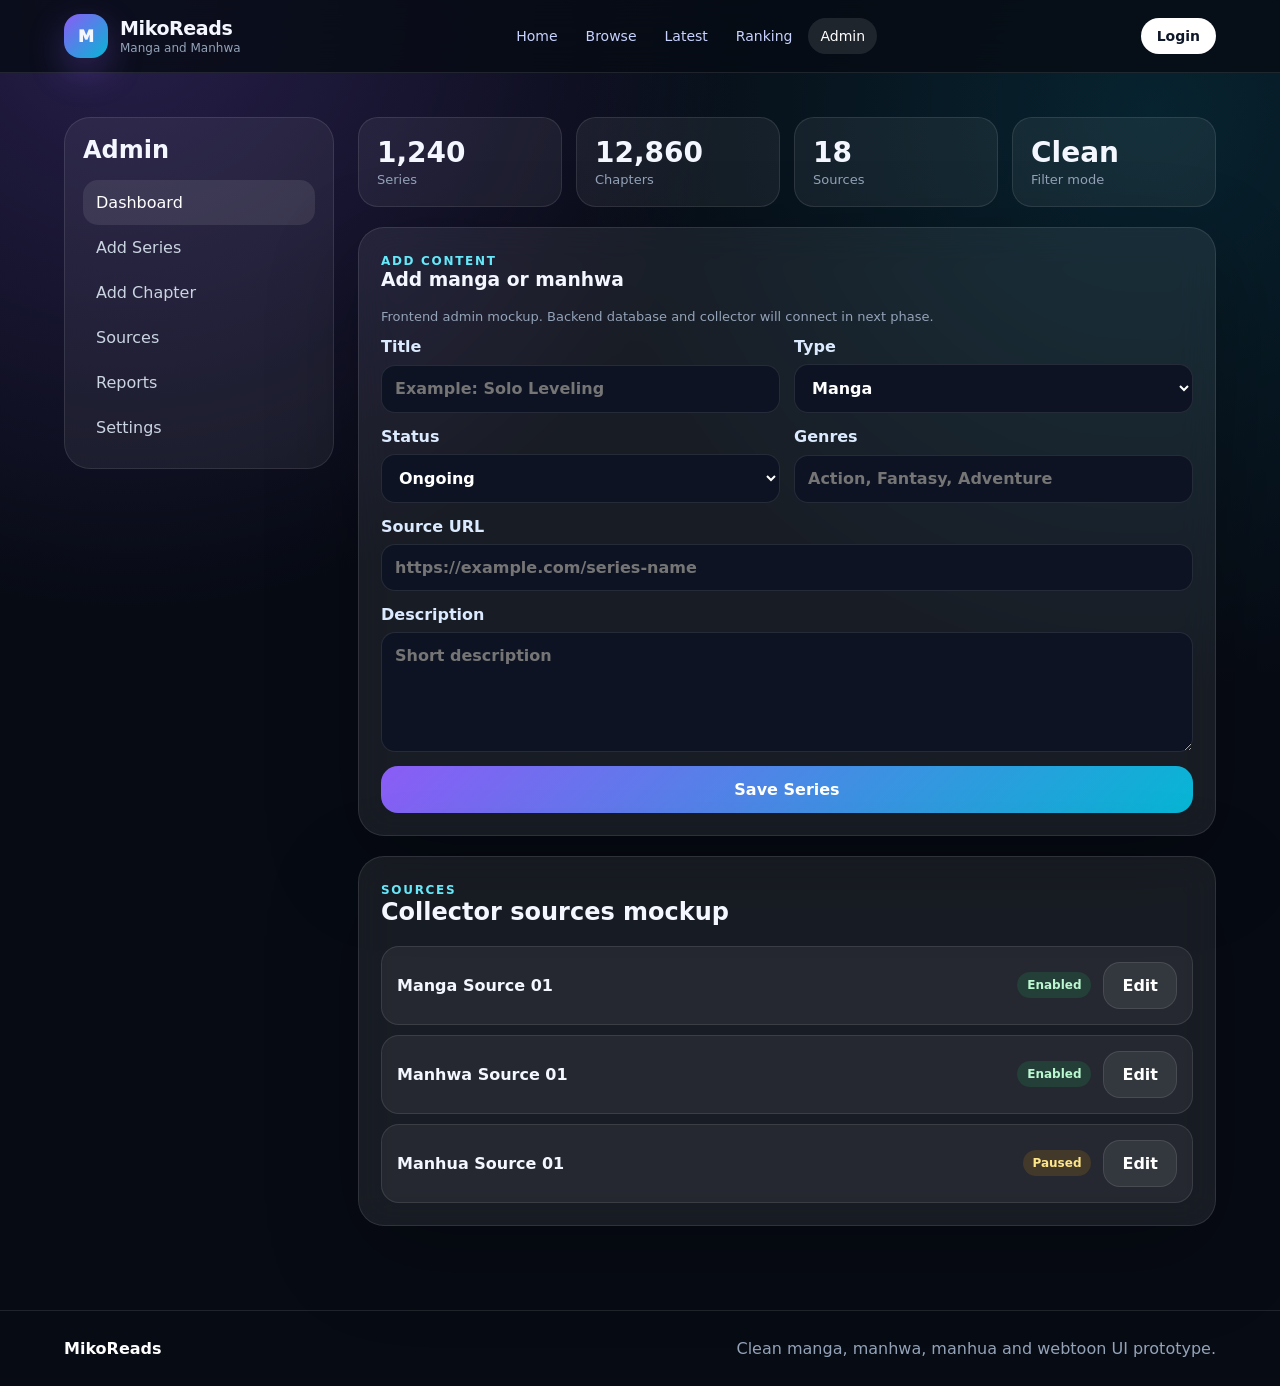
==== public/admin.html @ fd3e3bdc "Change default port to 5656 and show VPS URL" ====
<!doctype html>
<html lang="en"><head><meta charset="utf-8"><meta name="viewport" content="width=device-width, initial-scale=1">
<title>Admin - MikoReads</title><link rel="stylesheet" href="assets/style.css"></head><body>
<header class="topbar">
  <a class="brand" href="index.html">
    <span class="brand-mark">M</span>
    <span><strong>MikoReads</strong><small>Manga and Manhwa</small></span>
  </a>
  <nav class="nav"><a href="index.html" class="">Home</a>
<a href="browse.html" class="">Browse</a>
<a href="latest.html" class="">Latest</a>
<a href="ranking.html" class="">Ranking</a>
<a href="admin.html" class="active">Admin</a></nav>
  <div class="actions">
    <a class="login-link" href="login.html">Login</a>
    <button class="menu-btn" id="menuBtn">Menu</button>
  </div>
</header>
<main class="wrap">
  <section class="admin-layout">
    <aside class="admin-sidebar">
      <h2>Admin</h2>
      <a class="active">Dashboard</a>
      <a>Add Series</a>
      <a>Add Chapter</a>
      <a>Sources</a>
      <a>Reports</a>
      <a>Settings</a>
    </aside>
    <section>
      <div class="admin-grid">
        <div class="admin-stat"><b>1,240</b><span>Series</span></div>
        <div class="admin-stat"><b>12,860</b><span>Chapters</span></div>
        <div class="admin-stat"><b>18</b><span>Sources</span></div>
        <div class="admin-stat"><b>Clean</b><span>Filter mode</span></div>
      </div>

      <div class="admin-card">
        <span class="eyebrow">Add content</span>
        <h1>Add manga or manhwa</h1>
        <p class="sub">Frontend admin mockup. Backend database and collector will connect in next phase.</p>
        <form class="form-grid">
          <label>Title<input placeholder="Example: Solo Leveling"></label>
          <label>Type<select><option>Manga</option><option>Manhwa</option><option>Manhua</option><option>Webtoon</option></select></label>
          <label>Status<select><option>Ongoing</option><option>Completed</option></select></label>
          <label>Genres<input placeholder="Action, Fantasy, Adventure"></label>
          <label class="full">Source URL<input placeholder="https://example.com/series-name"></label>
          <label class="full">Description<textarea placeholder="Short description"></textarea></label>
          <button class="primary full" type="button">Save Series</button>
        </form>
      </div>

      <div class="admin-card" style="margin-top:20px">
        <span class="eyebrow">Sources</span>
        <h2>Collector sources mockup</h2>
        <div class="source-row"><b>Manga Source 01</b><span class="status">Enabled</span><button class="secondary">Edit</button></div>
        <div class="source-row"><b>Manhwa Source 01</b><span class="status">Enabled</span><button class="secondary">Edit</button></div>
        <div class="source-row"><b>Manhua Source 01</b><span class="status off">Paused</span><button class="secondary">Edit</button></div>
      </div>
    </section>
  </section>
</main>
<footer class="footer"><strong>MikoReads</strong><span>Clean manga, manhwa, manhua and webtoon UI prototype.</span></footer>
<script src="assets/app.js"></script>
</body></html>
---- public/assets/style.css ----
:root{
  --bg:#070b14;
  --bg2:#0c1220;
  --panel:#111827;
  --panel2:#151f32;
  --line:rgba(255,255,255,.10);
  --text:#f4f7ff;
  --muted:#94a3b8;
  --soft:#cbd5e1;
  --brand:#8b5cf6;
  --brand2:#06b6d4;
  --good:#22c55e;
  --warn:#f59e0b;
  --danger:#ef4444;
  --shadow:0 28px 90px rgba(0,0,0,.28);
}
*{box-sizing:border-box}
html{scroll-behavior:smooth}
body{
  margin:0;
  font-family:Inter,ui-sans-serif,system-ui,-apple-system,BlinkMacSystemFont,"Segoe UI",Arial,sans-serif;
  background:
    radial-gradient(circle at 10% 0%,rgba(139,92,246,.24),transparent 34%),
    radial-gradient(circle at 90% 8%,rgba(6,182,212,.14),transparent 34%),
    var(--bg);
  color:var(--text);
}
a{color:inherit;text-decoration:none}
button,input,select,textarea{font:inherit}
img{max-width:100%}
.wrap{width:min(1240px,90vw);margin:0 auto}
.topbar{
  position:sticky;top:0;z-index:40;
  display:flex;align-items:center;justify-content:space-between;gap:18px;
  padding:14px 5vw;
  background:rgba(7,11,20,.82);
  border-bottom:1px solid var(--line);
  backdrop-filter:blur(20px);
}
.brand{display:flex;align-items:center;gap:12px;min-width:max-content}
.brand-mark{
  width:44px;height:44px;border-radius:16px;display:grid;place-items:center;
  background:linear-gradient(135deg,var(--brand),var(--brand2));
  font-weight:950;box-shadow:0 14px 36px rgba(139,92,246,.32)
}
.brand strong{display:block;font-size:19px;letter-spacing:-.02em}
.brand small{display:block;color:var(--muted);font-size:12px;margin-top:2px}
.nav{display:flex;align-items:center;gap:4px}
.nav a{padding:10px 12px;border-radius:999px;color:#c7d2fe;font-size:14px}
.nav a:hover,.nav a.active{background:rgba(255,255,255,.10);color:white}
.actions{display:flex;align-items:center;gap:10px}
.icon-btn,.menu-btn{
  border:1px solid var(--line);background:rgba(255,255,255,.06);color:white;
  border-radius:14px;padding:10px 13px;cursor:pointer
}
.menu-btn{display:none}
.login-link{padding:10px 16px;border-radius:999px;background:white;color:#0f172a;font-weight:850;font-size:14px}
.hero{padding:62px 0 30px}
.hero-grid{display:grid;grid-template-columns:1.12fr .88fr;gap:28px;align-items:center}
.eyebrow{
  display:inline-flex;align-items:center;gap:8px;
  text-transform:uppercase;letter-spacing:.14em;font-size:12px;font-weight:900;color:#67e8f9
}
h1,h2,h3,p{margin-top:0}
.hero h1{
  font-size:clamp(42px,7vw,88px);
  letter-spacing:-.075em;line-height:.94;margin:14px 0 18px;
}
.hero p{font-size:18px;line-height:1.75;color:#cbd5e1;max-width:720px}
.search-shell{
  margin-top:28px;padding:9px;border:1px solid var(--line);
  background:rgba(255,255,255,.08);border-radius:24px;
  display:flex;gap:8px;max-width:780px;box-shadow:var(--shadow)
}
.search-shell input{
  flex:1;min-width:0;background:transparent;border:0;outline:0;color:white;padding:16px 18px
}
.primary,.secondary,.small-link{
  display:inline-flex;align-items:center;justify-content:center;
  border:0;cursor:pointer;border-radius:17px;font-weight:900
}
.primary{background:linear-gradient(135deg,var(--brand),var(--brand2));color:white;padding:14px 22px}
.secondary{background:rgba(255,255,255,.07);color:white;border:1px solid var(--line);padding:13px 18px}
.hero-actions{display:flex;gap:12px;flex-wrap:wrap;margin-top:22px}
.hero-stats{display:grid;grid-template-columns:repeat(4,1fr);gap:12px;margin-top:28px;max-width:780px}
.hero-stats div,.mini-card,.glass,.content-card,.sidebar-card,.admin-card,.auth-card{
  background:rgba(255,255,255,.07);border:1px solid var(--line);box-shadow:var(--shadow);backdrop-filter:blur(18px)
}
.hero-stats div{border-radius:20px;padding:16px}
.hero-stats b{display:block;font-size:25px}
.hero-stats span{color:var(--muted);font-size:13px}
.showcase{
  min-height:560px;border-radius:34px;padding:20px;position:relative;overflow:hidden;
  background:linear-gradient(145deg,rgba(139,92,246,.23),rgba(6,182,212,.10)),rgba(255,255,255,.06);
  border:1px solid var(--line);box-shadow:var(--shadow)
}
.showcase:before{
  content:"";position:absolute;inset:-20%;
  background:radial-gradient(circle at 35% 20%,rgba(255,255,255,.18),transparent 22%);
}
.featured-card{
  position:relative;z-index:1;height:520px;border-radius:28px;overflow:hidden;
  background:linear-gradient(140deg,#251263,#0e7490 55%,#111827);
  display:flex;align-items:flex-end;padding:24px
}
.featured-card:after{content:"";position:absolute;inset:0;background:linear-gradient(transparent,rgba(0,0,0,.78))}
.featured-content{position:relative;z-index:2}
.featured-content h2{font-size:38px;margin-bottom:8px;letter-spacing:-.04em}
.featured-content p{color:#dbeafe;line-height:1.6;margin-bottom:16px}
.badges{display:flex;gap:8px;flex-wrap:wrap;margin-bottom:14px}
.badge{
  display:inline-flex;border-radius:999px;padding:6px 10px;font-size:12px;font-weight:900;
  color:#67e8f9;background:rgba(103,232,249,.13);border:1px solid rgba(103,232,249,.18)
}
.badge.clean{color:#bbf7d0;background:rgba(34,197,94,.14);border-color:rgba(34,197,94,.18)}
.floating-list{
  position:absolute;right:38px;top:38px;z-index:3;width:240px;
  display:grid;gap:10px
}
.float-item{
  padding:13px;border-radius:16px;background:rgba(7,11,20,.74);border:1px solid var(--line);backdrop-filter:blur(12px)
}
.float-item b{display:block;font-size:14px}
.float-item span{color:var(--muted);font-size:12px}
.section{padding:38px 0}
.section-head{
  display:flex;align-items:end;justify-content:space-between;gap:18px;margin-bottom:22px
}
.section-head h2{font-size:36px;letter-spacing:-.04em;margin:7px 0 0}
.tabs,.filter-row{display:flex;gap:8px;flex-wrap:wrap}
.tabs button,.pill,.filter-row button{
  border:1px solid var(--line);background:rgba(255,255,255,.06);color:#dbeafe;
  border-radius:999px;padding:10px 14px;cursor:pointer
}
.tabs button.active,.filter-row button.active,.pill.active{background:white;color:#0f172a;font-weight:900}
.cards{display:grid;grid-template-columns:repeat(6,1fr);gap:18px}
.manga-card{
  display:block;border:1px solid var(--line);background:rgba(255,255,255,.055);
  border-radius:24px;overflow:hidden;transition:.22s transform,.22s border-color,.22s background
}
.manga-card:hover{transform:translateY(-5px);border-color:rgba(103,232,249,.45);background:rgba(255,255,255,.09)}
.cover{
  height:255px;position:relative;display:flex;align-items:flex-end;overflow:hidden;padding:16px;
  background:linear-gradient(135deg,#1e1b4b,#155e75)
}
.cover:before{content:"";position:absolute;inset:0;background:radial-gradient(circle at 40% 15%,rgba(255,255,255,.28),transparent 24%),linear-gradient(transparent,rgba(0,0,0,.7))}
.cover span{position:relative;z-index:1;font-weight:950;line-height:1.15}
.manga-body{padding:14px}
.manga-body h3{font-size:16px;line-height:1.25;margin:0 0 7px}
.manga-body p{color:var(--muted);font-size:13px;margin:0 0 12px;line-height:1.35}
.card-meta{display:flex;align-items:center;justify-content:space-between;gap:8px}
.rating{font-size:12px;color:#e2e8f0}
.twocol{display:grid;grid-template-columns:1fr 370px;gap:24px}
.feed{display:grid;gap:12px}
.feed a,.chapter-list a,.source-row,.table-row{
  display:grid;grid-template-columns:1fr auto;gap:12px;align-items:center;
  padding:15px;border-radius:18px;background:rgba(255,255,255,.055);border:1px solid var(--line)
}
.feed a:hover,.chapter-list a:hover{background:rgba(255,255,255,.09)}
.feed b,.chapter-list b{font-size:15px}
.feed span,.chapter-list span,.sub{font-size:13px;color:var(--muted)}
.sidebar-card,.content-card,.admin-card{border-radius:26px;padding:22px}
.ranking{list-style:none;margin:16px 0 0;padding:0;display:grid;gap:10px}
.ranking a{display:grid;grid-template-columns:42px 1fr auto;gap:10px;align-items:center;padding:13px;border-radius:17px;background:rgba(255,255,255,.055)}
.ranking span:first-child{color:#67e8f9;font-weight:950}
.genre-cloud{display:flex;gap:10px;flex-wrap:wrap}
.genre-cloud a{padding:11px 14px;border-radius:999px;background:rgba(255,255,255,.06);border:1px solid var(--line);color:#dbeafe}
.footer{margin-top:40px;padding:28px 5vw;border-top:1px solid var(--line);color:var(--muted);display:flex;justify-content:space-between;gap:16px;flex-wrap:wrap}
.footer strong{color:white}
.page-title{padding:48px 0 16px}
.page-title h1{font-size:54px;letter-spacing:-.06em;margin:8px 0}
.page-title p{color:var(--muted);line-height:1.7}
.browse-layout{display:grid;grid-template-columns:290px 1fr;gap:24px}
.filter-panel{border-radius:26px;padding:20px;background:rgba(255,255,255,.06);border:1px solid var(--line);height:max-content;position:sticky;top:86px}
.filter-panel h3{margin-bottom:14px}
.filter-panel label{display:block;color:#dbeafe;font-size:14px;font-weight:800;margin:16px 0 8px}
.filter-panel select,.filter-panel input,.auth-card input,.admin-card input,.admin-card select,.admin-card textarea{
  width:100%;padding:13px;border-radius:14px;border:1px solid var(--line);outline:0;background:#0d1322;color:white
}
.series-grid{display:grid;grid-template-columns:repeat(4,1fr);gap:18px}
.detail-hero{padding:48px 0}
.detail-grid{display:grid;grid-template-columns:330px 1fr;gap:30px;align-items:start}
.big-cover{height:500px;border-radius:30px}
.detail-copy h1{font-size:58px;letter-spacing:-.065em;margin:12px 0}
.detail-copy p{color:#cbd5e1;line-height:1.75;max-width:780px}
.meta-grid{display:grid;grid-template-columns:repeat(4,1fr);gap:12px;margin:24px 0}
.meta-grid div{padding:15px;border-radius:18px;background:rgba(255,255,255,.06);border:1px solid var(--line)}
.meta-grid b{display:block}.meta-grid span{font-size:13px;color:var(--muted)}
.chapter-toolbar{display:flex;gap:10px;justify-content:space-between;margin-bottom:14px;align-items:center}
.chapter-toolbar input{max-width:320px;background:#0d1322;color:white;border:1px solid var(--line);border-radius:14px;padding:12px}
.reader-body{background:#0b0f19}
.reader-top{
  position:sticky;top:0;z-index:40;display:flex;align-items:center;justify-content:space-between;gap:12px;
  padding:12px 5vw;background:rgba(7,11,20,.9);border-bottom:1px solid var(--line);backdrop-filter:blur(18px)
}
.reader-controls{display:flex;justify-content:center;gap:10px;flex-wrap:wrap;padding:16px 5vw}
.reader-controls a,.reader-controls select,.reader-top button{
  border:1px solid var(--line);background:rgba(255,255,255,.07);color:white;border-radius:999px;padding:10px 14px
}
.reader-wrap{width:min(860px,94vw);margin:0 auto;display:grid;gap:12px;padding-bottom:40px}
.reader-page{
  min-height:760px;border-radius:14px;background:linear-gradient(145deg,#e2e8f0,#f8fafc);
  display:grid;place-items:center;color:#1e293b;font-size:42px;font-weight:950
}
.reader-settings{width:min(860px,94vw);margin:0 auto 16px;display:grid;grid-template-columns:repeat(3,1fr);gap:10px}
.reader-settings button{border:1px solid var(--line);background:rgba(255,255,255,.06);color:white;border-radius:14px;padding:11px}
.auth-wrap{min-height:calc(100vh - 74px);display:grid;place-items:center;padding:40px 5vw}
.auth-card{width:min(460px,100%);border-radius:30px;padding:30px}
.auth-card h1{font-size:38px;letter-spacing:-.04em}
.auth-card label{display:grid;gap:8px;margin:16px 0;color:#dbeafe;font-weight:800}
.auth-card button{width:100%;margin-top:12px}
.admin-layout{display:grid;grid-template-columns:270px 1fr;gap:24px;padding:44px 0}
.admin-sidebar{border-radius:26px;padding:18px;background:rgba(255,255,255,.06);border:1px solid var(--line);height:max-content;position:sticky;top:86px}
.admin-sidebar h2{margin:0 0 16px}
.admin-sidebar a{display:block;padding:13px;border-radius:15px;color:#cbd5e1}
.admin-sidebar a.active,.admin-sidebar a:hover{background:rgba(255,255,255,.09);color:white}
.admin-grid{display:grid;grid-template-columns:repeat(4,1fr);gap:14px;margin-bottom:20px}
.admin-stat{padding:18px;border-radius:20px;background:rgba(255,255,255,.06);border:1px solid var(--line)}
.admin-stat b{display:block;font-size:28px}.admin-stat span{color:var(--muted);font-size:13px}
.form-grid{display:grid;grid-template-columns:1fr 1fr;gap:14px}
.form-grid label{display:grid;gap:8px;color:#dbeafe;font-weight:800}
.form-grid textarea,.full{grid-column:1/-1}
.admin-card textarea{min-height:120px;resize:vertical}
.source-row{grid-template-columns:1fr auto auto;margin-top:10px}
.status{padding:6px 10px;border-radius:999px;font-size:12px;font-weight:900;background:rgba(34,197,94,.14);color:#bbf7d0}
.status.off{background:rgba(245,158,11,.14);color:#fde68a}
.pagination{display:flex;justify-content:center;gap:8px;margin-top:24px}
.pagination a{padding:10px 14px;border-radius:12px;background:rgba(255,255,255,.06);border:1px solid var(--line)}
@media(max-width:1180px){.cards{grid-template-columns:repeat(4,1fr)}.hero-grid,.twocol,.detail-grid,.browse-layout,.admin-layout{grid-template-columns:1fr}.filter-panel,.admin-sidebar{position:static}.series-grid{grid-template-columns:repeat(3,1fr)}}
@media(max-width:820px){.nav{display:none;position:absolute;top:74px;right:5vw;left:5vw;flex-direction:column;align-items:stretch;background:#0d1322;border:1px solid var(--line);border-radius:18px;padding:12px}.nav.open{display:flex}.menu-btn{display:block}.actions .login-link{display:none}.search-shell{flex-direction:column}.hero-stats{grid-template-columns:repeat(2,1fr)}.floating-list{display:none}.cards,.series-grid{grid-template-columns:repeat(2,1fr)}.meta-grid,.admin-grid,.reader-settings{grid-template-columns:1fr 1fr}.form-grid{grid-template-columns:1fr}.page-title h1,.detail-copy h1{font-size:42px}.reader-page{min-height:540px}}
@media(max-width:470px){.cards,.series-grid,.hero-stats,.meta-grid,.admin-grid,.reader-settings{grid-template-columns:1fr}.cover{height:280px}.footer{display:grid}.topbar{padding-inline:4vw}.brand small{display:none}}
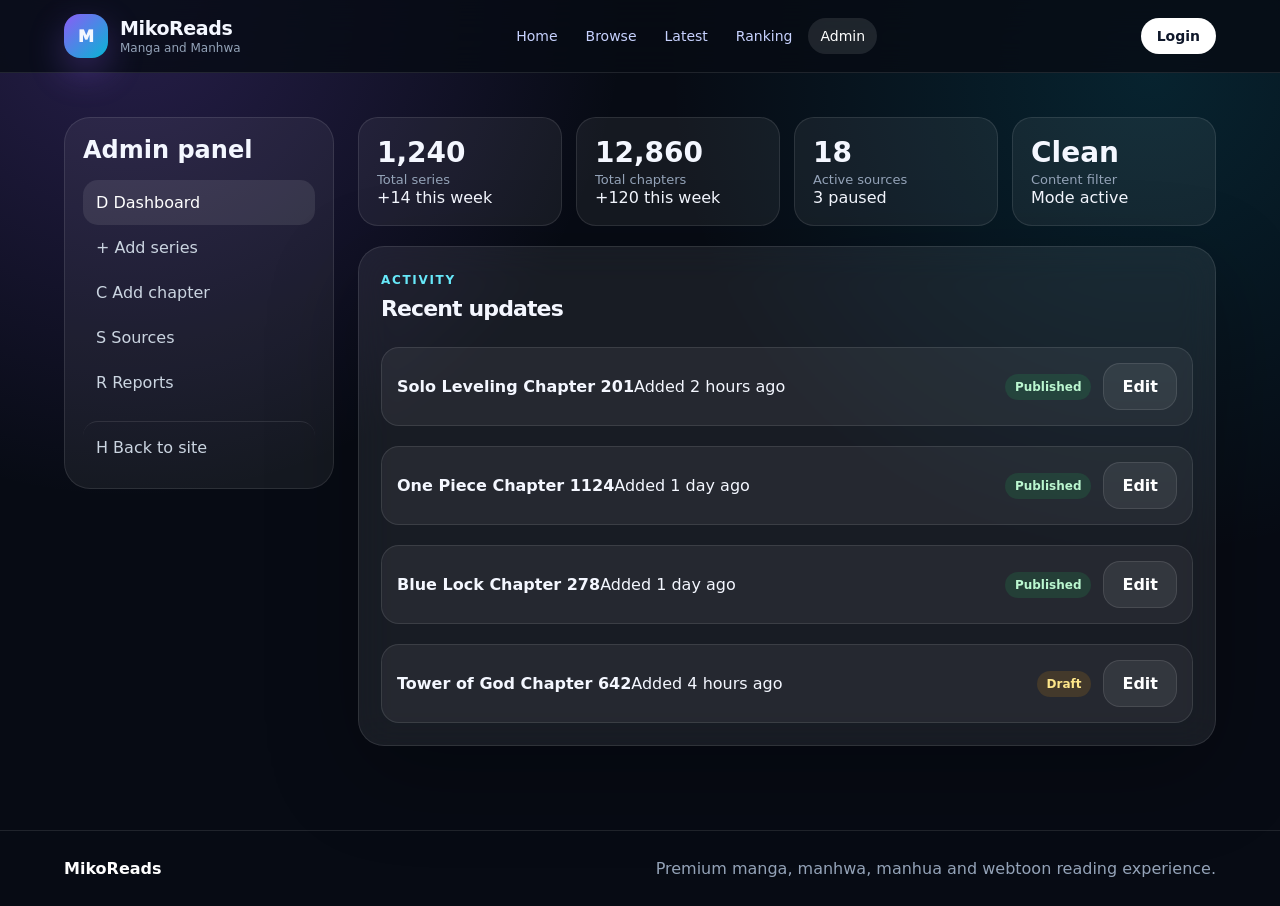
==== commit 7a8b3ccf: "Improve manga frontend UI" ====
--- a/public/admin.html
+++ b/public/admin.html
@@ -1,65 +1,228 @@
 <!doctype html>
-<html lang="en"><head><meta charset="utf-8"><meta name="viewport" content="width=device-width, initial-scale=1">
-<title>Admin - MikoReads</title><link rel="stylesheet" href="assets/style.css"></head><body>
+<html lang="en"><head>
+<meta charset="utf-8"><meta name="viewport" content="width=device-width, initial-scale=1">
+<title>Admin - MikoReads</title>
+<link rel="stylesheet" href="assets/style.css">
+</head><body>
 <header class="topbar">
   <a class="brand" href="index.html">
     <span class="brand-mark">M</span>
     <span><strong>MikoReads</strong><small>Manga and Manhwa</small></span>
   </a>
-  <nav class="nav"><a href="index.html" class="">Home</a>
-<a href="browse.html" class="">Browse</a>
-<a href="latest.html" class="">Latest</a>
-<a href="ranking.html" class="">Ranking</a>
-<a href="admin.html" class="active">Admin</a></nav>
+  <nav class="nav">
+    <a href="index.html">Home</a>
+    <a href="browse.html">Browse</a>
+    <a href="latest.html">Latest</a>
+    <a href="ranking.html">Ranking</a>
+    <a href="admin.html" class="active">Admin</a>
+  </nav>
   <div class="actions">
     <a class="login-link" href="login.html">Login</a>
     <button class="menu-btn" id="menuBtn">Menu</button>
   </div>
 </header>
+
 <main class="wrap">
-  <section class="admin-layout">
+  <div class="admin-layout">
     <aside class="admin-sidebar">
-      <h2>Admin</h2>
-      <a class="active">Dashboard</a>
-      <a>Add Series</a>
-      <a>Add Chapter</a>
-      <a>Sources</a>
-      <a>Reports</a>
-      <a>Settings</a>
+      <h2>Admin panel</h2>
+      <a class="active" data-section="sec-dashboard">
+        <span class="nav-icon">D</span> Dashboard
+      </a>
+      <a data-section="sec-add">
+        <span class="nav-icon">+</span> Add series
+      </a>
+      <a data-section="sec-chapters">
+        <span class="nav-icon">C</span> Add chapter
+      </a>
+      <a data-section="sec-sources">
+        <span class="nav-icon">S</span> Sources
+      </a>
+      <a data-section="sec-reports">
+        <span class="nav-icon">R</span> Reports
+      </a>
+      <a href="index.html" style="margin-top:16px;border-top:1px solid var(--line);padding-top:16px">
+        <span class="nav-icon">H</span> Back to site
+      </a>
     </aside>
+
     <section>
-      <div class="admin-grid">
-        <div class="admin-stat"><b>1,240</b><span>Series</span></div>
-        <div class="admin-stat"><b>12,860</b><span>Chapters</span></div>
-        <div class="admin-stat"><b>18</b><span>Sources</span></div>
-        <div class="admin-stat"><b>Clean</b><span>Filter mode</span></div>
-      </div>
-
-      <div class="admin-card">
-        <span class="eyebrow">Add content</span>
-        <h1>Add manga or manhwa</h1>
-        <p class="sub">Frontend admin mockup. Backend database and collector will connect in next phase.</p>
-        <form class="form-grid">
-          <label>Title<input placeholder="Example: Solo Leveling"></label>
-          <label>Type<select><option>Manga</option><option>Manhwa</option><option>Manhua</option><option>Webtoon</option></select></label>
-          <label>Status<select><option>Ongoing</option><option>Completed</option></select></label>
-          <label>Genres<input placeholder="Action, Fantasy, Adventure"></label>
-          <label class="full">Source URL<input placeholder="https://example.com/series-name"></label>
-          <label class="full">Description<textarea placeholder="Short description"></textarea></label>
-          <button class="primary full" type="button">Save Series</button>
-        </form>
-      </div>
-
-      <div class="admin-card" style="margin-top:20px">
-        <span class="eyebrow">Sources</span>
-        <h2>Collector sources mockup</h2>
-        <div class="source-row"><b>Manga Source 01</b><span class="status">Enabled</span><button class="secondary">Edit</button></div>
-        <div class="source-row"><b>Manhwa Source 01</b><span class="status">Enabled</span><button class="secondary">Edit</button></div>
-        <div class="source-row"><b>Manhua Source 01</b><span class="status off">Paused</span><button class="secondary">Edit</button></div>
+      <!-- Dashboard -->
+      <div class="admin-section" id="sec-dashboard">
+        <div class="admin-grid">
+          <div class="admin-stat">
+            <b>1,240</b>
+            <span>Total series</span>
+            <div class="trend">+14 this week</div>
+          </div>
+          <div class="admin-stat">
+            <b>12,860</b>
+            <span>Total chapters</span>
+            <div class="trend">+120 this week</div>
+          </div>
+          <div class="admin-stat">
+            <b>18</b>
+            <span>Active sources</span>
+            <div class="trend">3 paused</div>
+          </div>
+          <div class="admin-stat">
+            <b>Clean</b>
+            <span>Content filter</span>
+            <div class="trend">Mode active</div>
+          </div>
+        </div>
+
+        <div class="admin-card">
+          <span class="eyebrow">Activity</span>
+          <h2 style="margin:8px 0 16px;font-size:22px;letter-spacing:-.04em">Recent updates</h2>
+          <div style="display:grid;gap:10px">
+            <div class="source-row">
+              <div class="source-info"><b>Solo Leveling Chapter 201</b><span>Added 2 hours ago</span></div>
+              <span class="status">Published</span>
+              <button class="secondary" type="button">Edit</button>
+            </div>
+            <div class="source-row">
+              <div class="source-info"><b>One Piece Chapter 1124</b><span>Added 1 day ago</span></div>
+              <span class="status">Published</span>
+              <button class="secondary" type="button">Edit</button>
+            </div>
+            <div class="source-row">
+              <div class="source-info"><b>Blue Lock Chapter 278</b><span>Added 1 day ago</span></div>
+              <span class="status">Published</span>
+              <button class="secondary" type="button">Edit</button>
+            </div>
+            <div class="source-row">
+              <div class="source-info"><b>Tower of God Chapter 642</b><span>Added 4 hours ago</span></div>
+              <span class="status off">Draft</span>
+              <button class="secondary" type="button">Edit</button>
+            </div>
+          </div>
+        </div>
+      </div>
+
+      <!-- Add series -->
+      <div class="admin-section" id="sec-add" style="display:none">
+        <div class="admin-card">
+          <span class="eyebrow">Add content</span>
+          <h1 style="font-size:28px;letter-spacing:-.04em;margin:8px 0 6px">Add manga or manhwa</h1>
+          <p class="sub" style="margin-bottom:22px">Frontend admin mockup. Database and collector connect in a future backend phase.</p>
+          <form class="form-grid">
+            <label>Title<input placeholder="Example: Solo Leveling"></label>
+            <label>Type
+              <select>
+                <option>Manga</option>
+                <option>Manhwa</option>
+                <option>Manhua</option>
+                <option>Webtoon</option>
+              </select>
+            </label>
+            <label>Status
+              <select>
+                <option>Ongoing</option>
+                <option>Completed</option>
+                <option>Hiatus</option>
+              </select>
+            </label>
+            <label>Author<input placeholder="Author name"></label>
+            <label>Artist<input placeholder="Artist name"></label>
+            <label>Genres<input placeholder="Action, Fantasy, Adventure"></label>
+            <label class="full">Source URL<input placeholder="https://example.com/series-name"></label>
+            <label class="full">Cover image URL<input placeholder="https://example.com/cover.jpg"></label>
+            <label class="full">Description<textarea placeholder="Short description of the series..."></textarea></label>
+            <div class="full" style="display:flex;gap:12px;justify-content:flex-end">
+              <button class="secondary" type="button">Save as draft</button>
+              <button class="primary" type="button">Publish series</button>
+            </div>
+          </form>
+        </div>
+      </div>
+
+      <!-- Add chapter -->
+      <div class="admin-section" id="sec-chapters" style="display:none">
+        <div class="admin-card">
+          <span class="eyebrow">Chapters</span>
+          <h1 style="font-size:28px;letter-spacing:-.04em;margin:8px 0 6px">Add chapter</h1>
+          <p class="sub" style="margin-bottom:22px">Attach a new chapter to an existing series. Frontend mockup only.</p>
+          <form class="form-grid">
+            <label class="full">Series
+              <select>
+                <option>Solo Leveling</option>
+                <option>One Piece</option>
+                <option>Omniscient Reader</option>
+                <option>Blue Lock</option>
+              </select>
+            </label>
+            <label>Chapter number<input placeholder="202" type="number"></label>
+            <label>Chapter title<input placeholder="Optional title"></label>
+            <label class="full">Chapter URL or source<input placeholder="https://example.com/chapter-url"></label>
+            <div class="full" style="display:flex;gap:12px;justify-content:flex-end">
+              <button class="primary" type="button">Add chapter</button>
+            </div>
+          </form>
+        </div>
+      </div>
+
+      <!-- Sources -->
+      <div class="admin-section" id="sec-sources" style="display:none">
+        <div class="admin-card">
+          <span class="eyebrow">Sources</span>
+          <h2 style="margin:8px 0 18px;font-size:22px;letter-spacing:-.04em">Collector sources</h2>
+          <div class="source-row">
+            <div class="source-info"><b>Manga Source 01</b><span>manga.example.com · Auto-fetch daily</span></div>
+            <span class="status">Enabled</span>
+            <button class="secondary" type="button">Edit</button>
+          </div>
+          <div class="source-row">
+            <div class="source-info"><b>Manhwa Source 01</b><span>manhwa.example.com · Auto-fetch daily</span></div>
+            <span class="status">Enabled</span>
+            <button class="secondary" type="button">Edit</button>
+          </div>
+          <div class="source-row">
+            <div class="source-info"><b>Manhua Source 01</b><span>manhua.example.com · Paused</span></div>
+            <span class="status off">Paused</span>
+            <button class="secondary" type="button">Edit</button>
+          </div>
+          <div class="source-row">
+            <div class="source-info"><b>Webtoon Source 01</b><span>webtoon.example.com · Auto-fetch weekly</span></div>
+            <span class="status">Enabled</span>
+            <button class="secondary" type="button">Edit</button>
+          </div>
+          <div style="margin-top:18px">
+            <button class="primary" type="button">Add new source</button>
+          </div>
+        </div>
+      </div>
+
+      <!-- Reports -->
+      <div class="admin-section" id="sec-reports" style="display:none">
+        <div class="admin-card">
+          <span class="eyebrow">Reports</span>
+          <h2 style="margin:8px 0 18px;font-size:22px;letter-spacing:-.04em">User reports</h2>
+          <div class="source-row">
+            <div class="source-info"><b>Wrong chapter content</b><span>Solo Leveling Chapter 198 · Reported 1 day ago</span></div>
+            <span class="status off">Open</span>
+            <button class="secondary" type="button">Review</button>
+          </div>
+          <div class="source-row">
+            <div class="source-info"><b>Missing pages</b><span>Blue Lock Chapter 275 · Reported 3 days ago</span></div>
+            <span class="status">Resolved</span>
+            <button class="secondary" type="button">View</button>
+          </div>
+          <div class="source-row">
+            <div class="source-info"><b>Wrong cover image</b><span>Tower of God · Reported 5 days ago</span></div>
+            <span class="status off">Open</span>
+            <button class="secondary" type="button">Review</button>
+          </div>
+          <p class="sub" style="margin-top:16px">3 open reports. Backend connection required for real report management.</p>
+        </div>
       </div>
     </section>
-  </section>
+  </div>
 </main>
-<footer class="footer"><strong>MikoReads</strong><span>Clean manga, manhwa, manhua and webtoon UI prototype.</span></footer>
+
+<footer class="footer">
+  <strong>MikoReads</strong>
+  <span>Premium manga, manhwa, manhua and webtoon reading experience.</span>
+</footer>
 <script src="assets/app.js"></script>
-</body></html>+</body></html>
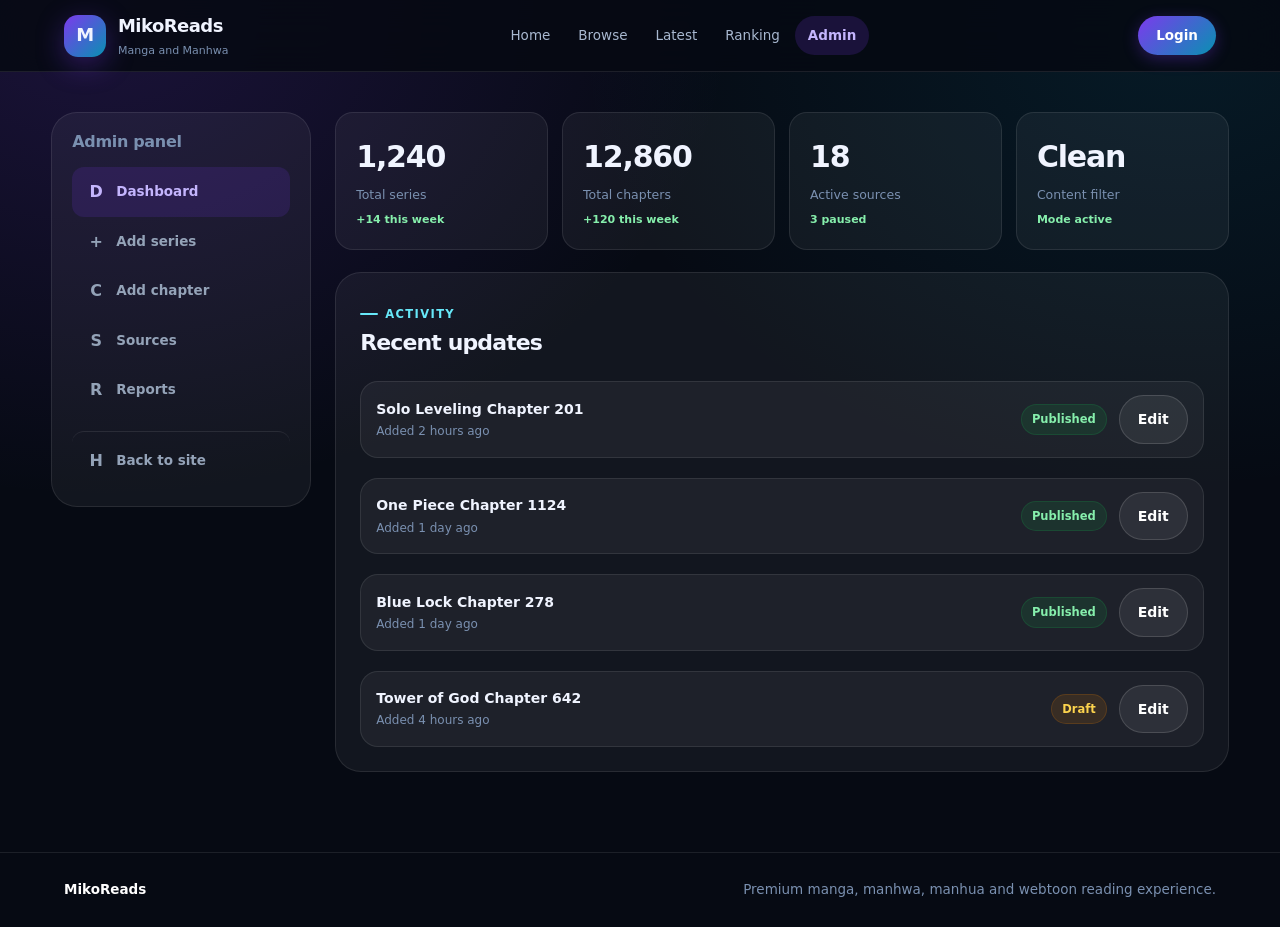
==== commit 04c34d4d: "fix: Total chapters from DB; Type/Schedule dynamic; thumbnail onerror clear; cache-bust v3" ====
--- a/public/admin.html
+++ b/public/admin.html
@@ -2,7 +2,7 @@
 <html lang="en"><head>
 <meta charset="utf-8"><meta name="viewport" content="width=device-width, initial-scale=1">
 <title>Admin - MikoReads</title>
-<link rel="stylesheet" href="assets/style.css">
+<link rel="stylesheet" href="assets/style.css?v=3">
 </head><body>
 <header class="topbar">
   <a class="brand" href="index.html">
@@ -224,5 +224,5 @@
   <strong>MikoReads</strong>
   <span>Premium manga, manhwa, manhua and webtoon reading experience.</span>
 </footer>
-<script src="assets/app.js"></script>
+<script src="assets/app.js?v=3"></script>
 </body></html>
--- a/public/assets/style.css
+++ b/public/assets/style.css
@@ -1,232 +1,657 @@
-
 :root{
-  --bg:#070b14;
-  --bg2:#0c1220;
-  --panel:#111827;
-  --panel2:#151f32;
-  --line:rgba(255,255,255,.10);
-  --text:#f4f7ff;
-  --muted:#94a3b8;
-  --soft:#cbd5e1;
-  --brand:#8b5cf6;
-  --brand2:#06b6d4;
-  --good:#22c55e;
-  --warn:#f59e0b;
-  --danger:#ef4444;
-  --shadow:0 28px 90px rgba(0,0,0,.28);
-}
-*{box-sizing:border-box}
-html{scroll-behavior:smooth}
+  --bg:#060a13;
+  --bg2:#0b1020;
+  --panel:#101724;
+  --panel2:#141e31;
+  --panel3:#1a2540;
+  --line:rgba(255,255,255,.09);
+  --line2:rgba(255,255,255,.14);
+  --text:#f0f4ff;
+  --muted:#7a90b0;
+  --soft:#c4d0e8;
+  --brand:#7c3aed;
+  --brand2:#0891b2;
+  --brand3:#6d28d9;
+  --good:#16a34a;
+  --warn:#d97706;
+  --danger:#dc2626;
+  --gold:#f59e0b;
+  --shadow:0 24px 80px rgba(0,0,0,.36);
+  --shadow2:0 8px 32px rgba(0,0,0,.22);
+  --radius:26px;
+  --radius2:18px;
+  --radius3:12px;
+}
+*{box-sizing:border-box;margin:0;padding:0}
+html{scroll-behavior:smooth;scrollbar-width:thin;scrollbar-color:var(--panel3) var(--bg)}
 body{
-  margin:0;
   font-family:Inter,ui-sans-serif,system-ui,-apple-system,BlinkMacSystemFont,"Segoe UI",Arial,sans-serif;
   background:
-    radial-gradient(circle at 10% 0%,rgba(139,92,246,.24),transparent 34%),
-    radial-gradient(circle at 90% 8%,rgba(6,182,212,.14),transparent 34%),
+    radial-gradient(ellipse at 8% 0%,rgba(124,58,237,.18),transparent 38%),
+    radial-gradient(ellipse at 92% 4%,rgba(8,145,178,.12),transparent 36%),
     var(--bg);
   color:var(--text);
+  line-height:1.6;
 }
 a{color:inherit;text-decoration:none}
-button,input,select,textarea{font:inherit}
-img{max-width:100%}
-.wrap{width:min(1240px,90vw);margin:0 auto}
+button,input,select,textarea{font:inherit;color:inherit}
+img{max-width:100%;display:block}
+h1,h2,h3,h4{line-height:1.1}
+.wrap{width:min(1260px,92vw);margin:0 auto}
+
+/* TOPBAR */
 .topbar{
-  position:sticky;top:0;z-index:40;
-  display:flex;align-items:center;justify-content:space-between;gap:18px;
-  padding:14px 5vw;
-  background:rgba(7,11,20,.82);
+  position:sticky;top:0;z-index:50;
+  display:flex;align-items:center;justify-content:space-between;gap:16px;
+  padding:12px 5vw;
+  background:rgba(6,10,19,.88);
   border-bottom:1px solid var(--line);
-  backdrop-filter:blur(20px);
-}
-.brand{display:flex;align-items:center;gap:12px;min-width:max-content}
+  backdrop-filter:blur(24px);
+  -webkit-backdrop-filter:blur(24px);
+}
+.brand{display:flex;align-items:center;gap:12px;flex-shrink:0}
 .brand-mark{
-  width:44px;height:44px;border-radius:16px;display:grid;place-items:center;
+  width:42px;height:42px;border-radius:14px;display:grid;place-items:center;
   background:linear-gradient(135deg,var(--brand),var(--brand2));
-  font-weight:950;box-shadow:0 14px 36px rgba(139,92,246,.32)
-}
-.brand strong{display:block;font-size:19px;letter-spacing:-.02em}
-.brand small{display:block;color:var(--muted);font-size:12px;margin-top:2px}
-.nav{display:flex;align-items:center;gap:4px}
-.nav a{padding:10px 12px;border-radius:999px;color:#c7d2fe;font-size:14px}
-.nav a:hover,.nav a.active{background:rgba(255,255,255,.10);color:white}
-.actions{display:flex;align-items:center;gap:10px}
-.icon-btn,.menu-btn{
+  font-weight:900;font-size:18px;letter-spacing:-.02em;
+  box-shadow:0 8px 28px rgba(124,58,237,.35)
+}
+.brand strong{display:block;font-size:18px;letter-spacing:-.03em;font-weight:800}
+.brand small{display:block;color:var(--muted);font-size:11px;margin-top:1px}
+.nav{display:flex;align-items:center;gap:2px}
+.nav a{
+  padding:9px 13px;border-radius:999px;color:#a8b8d0;
+  font-size:13.5px;font-weight:500;transition:.18s background,.18s color;
+  white-space:nowrap;
+}
+.nav a:hover{background:rgba(255,255,255,.08);color:white}
+.nav a.active{background:rgba(124,58,237,.18);color:#c4b5fd;font-weight:600}
+.actions{display:flex;align-items:center;gap:10px;flex-shrink:0}
+.icon-btn{
   border:1px solid var(--line);background:rgba(255,255,255,.06);color:white;
-  border-radius:14px;padding:10px 13px;cursor:pointer
-}
-.menu-btn{display:none}
-.login-link{padding:10px 16px;border-radius:999px;background:white;color:#0f172a;font-weight:850;font-size:14px}
-.hero{padding:62px 0 30px}
-.hero-grid{display:grid;grid-template-columns:1.12fr .88fr;gap:28px;align-items:center}
+  border-radius:12px;padding:9px 12px;cursor:pointer;transition:.18s background;
+}
+.icon-btn:hover{background:rgba(255,255,255,.12)}
+.menu-btn{display:none;border:1px solid var(--line);background:rgba(255,255,255,.06);color:white;border-radius:12px;padding:9px 14px;cursor:pointer}
+.login-link{
+  padding:9px 18px;border-radius:999px;
+  background:linear-gradient(135deg,var(--brand),var(--brand2));
+  color:white;font-weight:700;font-size:13.5px;
+  box-shadow:0 4px 16px rgba(124,58,237,.3);
+  transition:.18s transform,.18s box-shadow;
+}
+.login-link:hover{transform:translateY(-1px);box-shadow:0 6px 22px rgba(124,58,237,.45)}
+
+/* EYEBROW */
 .eyebrow{
-  display:inline-flex;align-items:center;gap:8px;
-  text-transform:uppercase;letter-spacing:.14em;font-size:12px;font-weight:900;color:#67e8f9
-}
-h1,h2,h3,p{margin-top:0}
-.hero h1{
-  font-size:clamp(42px,7vw,88px);
-  letter-spacing:-.075em;line-height:.94;margin:14px 0 18px;
-}
-.hero p{font-size:18px;line-height:1.75;color:#cbd5e1;max-width:720px}
+  display:inline-flex;align-items:center;gap:7px;
+  text-transform:uppercase;letter-spacing:.12em;font-size:11.5px;font-weight:800;
+  color:#67e8f9;
+}
+.eyebrow::before{content:"";display:inline-block;width:18px;height:2px;background:currentColor;border-radius:2px}
+
+/* HERO */
+.hero{padding:56px 0 20px}
+.hero-grid{display:grid;grid-template-columns:1fr .9fr;gap:32px;align-items:center}
+.hero-left h1{
+  font-size:clamp(40px,6.5vw,84px);
+  letter-spacing:-.07em;line-height:.92;margin:14px 0 20px;
+  background:linear-gradient(140deg,#fff 50%,#a78bfa 80%);
+  -webkit-background-clip:text;-webkit-text-fill-color:transparent;background-clip:text;
+}
+.hero-left p{font-size:17px;line-height:1.75;color:var(--soft);max-width:640px}
 .search-shell{
-  margin-top:28px;padding:9px;border:1px solid var(--line);
-  background:rgba(255,255,255,.08);border-radius:24px;
-  display:flex;gap:8px;max-width:780px;box-shadow:var(--shadow)
-}
+  margin-top:28px;padding:7px;border:1px solid var(--line2);
+  background:rgba(255,255,255,.06);border-radius:20px;
+  display:flex;gap:8px;max-width:680px;
+  box-shadow:0 0 0 1px rgba(124,58,237,.2),var(--shadow2);
+  transition:.22s box-shadow;
+}
+.search-shell:focus-within{box-shadow:0 0 0 2px rgba(124,58,237,.45),var(--shadow2)}
 .search-shell input{
-  flex:1;min-width:0;background:transparent;border:0;outline:0;color:white;padding:16px 18px
-}
+  flex:1;min-width:0;background:transparent;border:0;outline:0;color:white;
+  padding:14px 18px;font-size:15px;
+}
+.search-shell input::placeholder{color:var(--muted)}
+.genre-chips{display:flex;gap:8px;flex-wrap:wrap;margin-top:16px;max-width:680px}
+.genre-chip{
+  padding:6px 12px;border-radius:999px;font-size:12px;font-weight:600;
+  background:rgba(255,255,255,.06);border:1px solid var(--line2);color:#a8b8d0;
+  cursor:pointer;transition:.18s background,.18s color,.18s border-color;
+}
+.genre-chip:hover,.genre-chip.active{background:rgba(124,58,237,.2);border-color:rgba(124,58,237,.4);color:#c4b5fd}
+.hero-actions{display:flex;gap:12px;flex-wrap:wrap;margin-top:24px}
+.hero-stats{display:grid;grid-template-columns:repeat(4,1fr);gap:12px;margin-top:28px;max-width:680px}
+.hero-stats div{
+  border-radius:18px;padding:16px;
+  background:rgba(255,255,255,.05);border:1px solid var(--line);
+  backdrop-filter:blur(12px);
+}
+.hero-stats b{display:block;font-size:24px;font-weight:800;letter-spacing:-.03em}
+.hero-stats span{color:var(--muted);font-size:12px;margin-top:2px;display:block}
+
+/* BUTTONS */
 .primary,.secondary,.small-link{
-  display:inline-flex;align-items:center;justify-content:center;
-  border:0;cursor:pointer;border-radius:17px;font-weight:900
-}
-.primary{background:linear-gradient(135deg,var(--brand),var(--brand2));color:white;padding:14px 22px}
-.secondary{background:rgba(255,255,255,.07);color:white;border:1px solid var(--line);padding:13px 18px}
-.hero-actions{display:flex;gap:12px;flex-wrap:wrap;margin-top:22px}
-.hero-stats{display:grid;grid-template-columns:repeat(4,1fr);gap:12px;margin-top:28px;max-width:780px}
-.hero-stats div,.mini-card,.glass,.content-card,.sidebar-card,.admin-card,.auth-card{
-  background:rgba(255,255,255,.07);border:1px solid var(--line);box-shadow:var(--shadow);backdrop-filter:blur(18px)
-}
-.hero-stats div{border-radius:20px;padding:16px}
-.hero-stats b{display:block;font-size:25px}
-.hero-stats span{color:var(--muted);font-size:13px}
+  display:inline-flex;align-items:center;justify-content:center;gap:7px;
+  border:0;cursor:pointer;border-radius:999px;font-weight:700;
+  transition:.2s transform,.2s box-shadow,.2s opacity;
+  text-align:center;
+}
+.primary{
+  background:linear-gradient(135deg,var(--brand),var(--brand2));
+  color:white;padding:13px 22px;font-size:14px;
+  box-shadow:0 4px 18px rgba(124,58,237,.32);
+}
+.primary:hover{transform:translateY(-2px);box-shadow:0 8px 28px rgba(124,58,237,.48)}
+.secondary{
+  background:rgba(255,255,255,.07);color:white;
+  border:1px solid var(--line2);padding:12px 18px;font-size:14px;
+}
+.secondary:hover{background:rgba(255,255,255,.13);transform:translateY(-1px)}
+.small-link{font-size:13px;color:var(--muted);padding:8px 12px}
+.small-link:hover{color:white}
+
+/* SHOWCASE / FEATURED */
 .showcase{
-  min-height:560px;border-radius:34px;padding:20px;position:relative;overflow:hidden;
-  background:linear-gradient(145deg,rgba(139,92,246,.23),rgba(6,182,212,.10)),rgba(255,255,255,.06);
-  border:1px solid var(--line);box-shadow:var(--shadow)
-}
-.showcase:before{
-  content:"";position:absolute;inset:-20%;
-  background:radial-gradient(circle at 35% 20%,rgba(255,255,255,.18),transparent 22%);
-}
-.featured-card{
-  position:relative;z-index:1;height:520px;border-radius:28px;overflow:hidden;
-  background:linear-gradient(140deg,#251263,#0e7490 55%,#111827);
-  display:flex;align-items:flex-end;padding:24px
-}
-.featured-card:after{content:"";position:absolute;inset:0;background:linear-gradient(transparent,rgba(0,0,0,.78))}
-.featured-content{position:relative;z-index:2}
-.featured-content h2{font-size:38px;margin-bottom:8px;letter-spacing:-.04em}
-.featured-content p{color:#dbeafe;line-height:1.6;margin-bottom:16px}
-.badges{display:flex;gap:8px;flex-wrap:wrap;margin-bottom:14px}
+  position:relative;border-radius:var(--radius);overflow:hidden;
+  background:linear-gradient(145deg,rgba(124,58,237,.2),rgba(8,145,178,.12)),rgba(255,255,255,.04);
+  border:1px solid var(--line2);box-shadow:var(--shadow);
+  min-height:520px;
+}
+.featured-slider{position:relative;height:100%;min-height:520px}
+.featured-slide{
+  display:none;height:100%;min-height:520px;padding:28px;
+  position:relative;align-items:flex-end;
+}
+.featured-slide.active{display:flex}
+.featured-bg{
+  position:absolute;inset:0;z-index:0;
+  background:linear-gradient(140deg,#1e0a4e,#0c4a6e 55%,#111827);
+}
+.featured-bg.v2{background:linear-gradient(140deg,#1a0f3c,#7c2d12 55%,#111827)}
+.featured-bg.v3{background:linear-gradient(140deg,#042f2e,#1e3a5f 55%,#111827)}
+.featured-bg::after{content:"";position:absolute;inset:0;background:radial-gradient(circle at 30% 20%,rgba(255,255,255,.14),transparent 38%),linear-gradient(transparent 30%,rgba(0,0,0,.7))}
+.featured-content{position:relative;z-index:2;width:100%}
+.featured-content h2{font-size:clamp(28px,4vw,40px);margin-bottom:8px;letter-spacing:-.04em;font-weight:800}
+.featured-content p{color:#dbeafe;line-height:1.6;margin-bottom:16px;max-width:440px;font-size:14px}
+.slider-dots{
+  position:absolute;bottom:20px;right:28px;z-index:10;
+  display:flex;gap:8px;align-items:center;
+}
+.slider-dot{
+  width:8px;height:8px;border-radius:999px;background:rgba(255,255,255,.3);
+  cursor:pointer;transition:.22s background,.22s width;
+}
+.slider-dot.active{background:white;width:22px}
+.floating-list{
+  position:absolute;right:24px;top:24px;z-index:5;width:220px;
+  display:grid;gap:10px;
+}
+.float-item{
+  padding:12px 14px;border-radius:16px;
+  background:rgba(6,10,19,.72);border:1px solid var(--line2);
+  backdrop-filter:blur(14px);
+}
+.float-item b{display:block;font-size:13px;font-weight:700}
+.float-item span{color:var(--muted);font-size:11.5px;margin-top:2px;display:block}
+
+/* BADGES */
+.badges{display:flex;gap:7px;flex-wrap:wrap;margin-bottom:12px}
 .badge{
-  display:inline-flex;border-radius:999px;padding:6px 10px;font-size:12px;font-weight:900;
-  color:#67e8f9;background:rgba(103,232,249,.13);border:1px solid rgba(103,232,249,.18)
-}
-.badge.clean{color:#bbf7d0;background:rgba(34,197,94,.14);border-color:rgba(34,197,94,.18)}
-.floating-list{
-  position:absolute;right:38px;top:38px;z-index:3;width:240px;
-  display:grid;gap:10px
-}
-.float-item{
-  padding:13px;border-radius:16px;background:rgba(7,11,20,.74);border:1px solid var(--line);backdrop-filter:blur(12px)
-}
-.float-item b{display:block;font-size:14px}
-.float-item span{color:var(--muted);font-size:12px}
-.section{padding:38px 0}
-.section-head{
-  display:flex;align-items:end;justify-content:space-between;gap:18px;margin-bottom:22px
-}
-.section-head h2{font-size:36px;letter-spacing:-.04em;margin:7px 0 0}
+  display:inline-flex;align-items:center;border-radius:999px;
+  padding:5px 10px;font-size:11.5px;font-weight:700;
+  color:#67e8f9;background:rgba(103,232,249,.12);border:1px solid rgba(103,232,249,.2);
+}
+.badge.clean{color:#86efac;background:rgba(134,239,172,.12);border-color:rgba(134,239,172,.2)}
+.badge.warn{color:#fcd34d;background:rgba(252,211,77,.12);border-color:rgba(252,211,77,.2)}
+.badge.type-manga{color:#a78bfa;background:rgba(167,139,250,.12);border-color:rgba(167,139,250,.2)}
+.badge.type-manhwa{color:#67e8f9;background:rgba(103,232,249,.12);border-color:rgba(103,232,249,.2)}
+.badge.type-manhua{color:#fda4af;background:rgba(253,164,175,.12);border-color:rgba(253,164,175,.2)}
+.badge.type-webtoon{color:#86efac;background:rgba(134,239,172,.12);border-color:rgba(134,239,172,.2)}
+
+/* SECTIONS */
+.section{padding:40px 0}
+.section-head{display:flex;align-items:flex-end;justify-content:space-between;gap:16px;margin-bottom:22px;flex-wrap:wrap}
+.section-head h2{font-size:clamp(28px,4vw,38px);letter-spacing:-.04em;margin:8px 0 0;font-weight:800}
+
+/* TABS & PILLS */
 .tabs,.filter-row{display:flex;gap:8px;flex-wrap:wrap}
 .tabs button,.pill,.filter-row button{
-  border:1px solid var(--line);background:rgba(255,255,255,.06);color:#dbeafe;
-  border-radius:999px;padding:10px 14px;cursor:pointer
-}
-.tabs button.active,.filter-row button.active,.pill.active{background:white;color:#0f172a;font-weight:900}
-.cards{display:grid;grid-template-columns:repeat(6,1fr);gap:18px}
+  border:1px solid var(--line2);background:rgba(255,255,255,.06);color:#a8b8d0;
+  border-radius:999px;padding:9px 15px;cursor:pointer;font-size:13px;font-weight:600;
+  transition:.18s background,.18s color,.18s border-color;
+}
+.tabs button:hover,.filter-row button:hover,.pill:hover{background:rgba(255,255,255,.1);color:white}
+.tabs button.active,.filter-row button.active,.pill.active{
+  background:rgba(124,58,237,.22);border-color:rgba(124,58,237,.45);
+  color:#c4b5fd;font-weight:700;
+}
+
+/* MANGA CARDS */
+.cards{display:grid;grid-template-columns:repeat(6,1fr);gap:16px}
 .manga-card{
-  display:block;border:1px solid var(--line);background:rgba(255,255,255,.055);
-  border-radius:24px;overflow:hidden;transition:.22s transform,.22s border-color,.22s background
-}
-.manga-card:hover{transform:translateY(-5px);border-color:rgba(103,232,249,.45);background:rgba(255,255,255,.09)}
+  display:block;border:1px solid var(--line);
+  background:rgba(255,255,255,.04);
+  border-radius:var(--radius2);overflow:hidden;
+  transition:.22s transform,.22s border-color,.22s shadow;
+  position:relative;
+}
+.manga-card:hover{transform:translateY(-6px);border-color:rgba(124,58,237,.4);box-shadow:0 16px 40px rgba(0,0,0,.4)}
 .cover{
-  height:255px;position:relative;display:flex;align-items:flex-end;overflow:hidden;padding:16px;
-  background:linear-gradient(135deg,#1e1b4b,#155e75)
-}
-.cover:before{content:"";position:absolute;inset:0;background:radial-gradient(circle at 40% 15%,rgba(255,255,255,.28),transparent 24%),linear-gradient(transparent,rgba(0,0,0,.7))}
-.cover span{position:relative;z-index:1;font-weight:950;line-height:1.15}
-.manga-body{padding:14px}
-.manga-body h3{font-size:16px;line-height:1.25;margin:0 0 7px}
-.manga-body p{color:var(--muted);font-size:13px;margin:0 0 12px;line-height:1.35}
-.card-meta{display:flex;align-items:center;justify-content:space-between;gap:8px}
-.rating{font-size:12px;color:#e2e8f0}
-.twocol{display:grid;grid-template-columns:1fr 370px;gap:24px}
-.feed{display:grid;gap:12px}
-.feed a,.chapter-list a,.source-row,.table-row{
+  height:240px;position:relative;display:flex;align-items:flex-end;overflow:hidden;
+  padding:14px;
+}
+.cover.manga-bg{background:linear-gradient(140deg,#1e1b4b,#2563eb 70%)}
+.cover.manhwa-bg{background:linear-gradient(140deg,#134e4a,#0e7490 70%)}
+.cover.manhua-bg{background:linear-gradient(140deg,#4c0519,#9f1239 70%)}
+.cover.webtoon-bg{background:linear-gradient(140deg,#1a2e05,#365314 60%,#0f172a)}
+.cover::before{
+  content:"";position:absolute;inset:0;
+  background:radial-gradient(circle at 35% 15%,rgba(255,255,255,.22),transparent 26%),
+    linear-gradient(transparent 40%,rgba(0,0,0,.78));
+}
+.cover img{
+  position:absolute;inset:0;width:100%;height:100%;object-fit:cover;z-index:0;
+}
+.cover-title{position:relative;z-index:1;font-weight:800;line-height:1.2;font-size:13px}
+.cover-badge{
+  position:absolute;top:10px;right:10px;z-index:2;
+  padding:4px 9px;border-radius:999px;font-size:10.5px;font-weight:800;
+  background:rgba(0,0,0,.55);border:1px solid rgba(255,255,255,.15);color:white;
+  backdrop-filter:blur(8px);
+}
+.manga-body{padding:12px 13px}
+.manga-body h3{font-size:14px;line-height:1.25;font-weight:700;margin:0 0 5px;white-space:nowrap;overflow:hidden;text-overflow:ellipsis}
+.manga-body p{color:var(--muted);font-size:12px;margin:0 0 10px;line-height:1.4;white-space:nowrap;overflow:hidden;text-overflow:ellipsis}
+.card-meta{display:flex;align-items:center;justify-content:space-between;gap:6px}
+.card-meta .badge{font-size:10.5px;padding:4px 8px}
+.rating{font-size:12px;color:#fcd34d;font-weight:700}
+.ch-label{font-size:11px;color:var(--muted)}
+
+/* GLASS PANEL / CONTENT CARDS */
+.glass,.content-card,.sidebar-card{
+  background:rgba(255,255,255,.05);border:1px solid var(--line);
+  backdrop-filter:blur(16px);-webkit-backdrop-filter:blur(16px);
+}
+.content-card,.sidebar-card{border-radius:var(--radius);padding:24px}
+
+/* FEED */
+.feed{display:grid;gap:10px}
+.feed-item{
+  display:grid;grid-template-columns:52px 1fr auto;gap:12px;align-items:center;
+  padding:13px;border-radius:var(--radius2);
+  background:rgba(255,255,255,.05);border:1px solid var(--line);
+  transition:.18s background;
+}
+.feed-item:hover{background:rgba(255,255,255,.09)}
+.feed-cover{
+  width:52px;height:52px;border-radius:10px;overflow:hidden;
+  background:linear-gradient(140deg,#1e1b4b,#0e7490);
+  display:grid;place-items:center;font-size:10px;font-weight:700;color:white;text-align:center;line-height:1.1;
+  flex-shrink:0;
+}
+.feed-cover img{
+  width:100%;height:100%;object-fit:cover;display:block;
+}
+
+.feed-info b{display:block;font-size:14px;font-weight:700;line-height:1.2}
+.feed-info .sub{font-size:12px;color:var(--muted);margin-top:3px}
+.feed-badge{display:flex;flex-direction:column;align-items:flex-end;gap:4px}
+.feed-ch{font-size:12px;font-weight:700;color:#c4b5fd}
+.feed-time{font-size:11px;color:var(--muted);white-space:nowrap}
+
+/* RANKING */
+.ranking-list{list-style:none;display:grid;gap:9px;margin-top:14px}
+.ranking-item a{
+  display:grid;grid-template-columns:44px 1fr auto;gap:10px;align-items:center;
+  padding:12px 14px;border-radius:var(--radius2);
+  background:rgba(255,255,255,.05);border:1px solid var(--line);
+  transition:.18s background;
+}
+.ranking-item a:hover{background:rgba(255,255,255,.09)}
+.rank-num{
+  width:34px;height:34px;border-radius:10px;
+  display:grid;place-items:center;font-size:15px;font-weight:900;
+  background:rgba(255,255,255,.08);color:var(--soft);
+}
+.rank-num.gold{background:rgba(245,158,11,.15);color:#fcd34d}
+.rank-num.silver{background:rgba(148,163,184,.15);color:#e2e8f0}
+.rank-num.bronze{background:rgba(180,83,9,.15);color:#fda4af}
+.rank-info b{display:block;font-size:14px;font-weight:700}
+.rank-info small{font-size:11.5px;color:var(--muted);margin-top:2px;display:block}
+.rank-right{text-align:right}
+.rank-rating{font-size:14px;font-weight:800;color:#fcd34d}
+.rank-views{font-size:11px;color:var(--muted);margin-top:2px;white-space:nowrap}
+
+/* GENRE CLOUD */
+.genre-cloud{display:flex;gap:10px;flex-wrap:wrap}
+.genre-cloud a{
+  padding:10px 15px;border-radius:999px;font-size:13px;font-weight:600;
+  background:rgba(255,255,255,.06);border:1px solid var(--line2);color:#a8b8d0;
+  transition:.18s background,.18s color,.18s border-color;
+}
+.genre-cloud a:hover{background:rgba(124,58,237,.18);border-color:rgba(124,58,237,.35);color:#c4b5fd}
+
+/* FOOTER */
+.footer{
+  margin-top:40px;padding:26px 5vw;border-top:1px solid var(--line);
+  color:var(--muted);display:flex;justify-content:space-between;gap:14px;flex-wrap:wrap;
+  font-size:13.5px;
+}
+.footer strong{color:white;font-weight:700}
+
+/* PAGE TITLE */
+.page-title{padding:44px 0 14px}
+.page-title h1{font-size:clamp(40px,6vw,60px);letter-spacing:-.07em;margin:10px 0;font-weight:800}
+.page-title p{color:var(--muted);line-height:1.7;max-width:600px}
+
+/* BROWSE */
+.browse-layout{display:grid;grid-template-columns:280px 1fr;gap:24px;margin-bottom:40px}
+.filter-panel{
+  border-radius:var(--radius);padding:22px;
+  background:rgba(255,255,255,.05);border:1px solid var(--line);
+  height:max-content;position:sticky;top:78px;
+}
+.filter-panel h3{font-size:17px;font-weight:800;letter-spacing:-.02em;margin-bottom:18px}
+.filter-panel label{display:block;color:#c4d0e8;font-size:13px;font-weight:700;margin:18px 0 8px}
+.filter-panel label:first-of-type{margin-top:0}
+.filter-panel select,
+.filter-panel input,
+.auth-card input,
+.admin-card input,
+.admin-card select,
+.admin-card textarea{
+  width:100%;padding:12px 14px;border-radius:var(--radius3);
+  border:1px solid var(--line2);outline:0;
+  background:rgba(0,0,0,.25);color:white;
+  transition:.18s border-color;font-size:14px;
+}
+.filter-panel select:focus,.filter-panel input:focus,.auth-card input:focus,.admin-card input:focus,.admin-card select:focus,.admin-card textarea:focus{border-color:rgba(124,58,237,.5)}
+.filter-panel select option{background:#101724}
+.type-filter-row{display:grid;grid-template-columns:1fr 1fr;gap:7px;margin-bottom:2px}
+.type-filter-btn{
+  border:1px solid var(--line);background:rgba(255,255,255,.05);color:#a8b8d0;
+  border-radius:10px;padding:9px 6px;cursor:pointer;font-size:12px;font-weight:600;
+  text-align:center;transition:.18s all;
+}
+.type-filter-btn.active{background:rgba(124,58,237,.2);border-color:rgba(124,58,237,.4);color:#c4b5fd}
+.series-grid{display:grid;grid-template-columns:repeat(4,1fr);gap:16px}
+.browse-toolbar{display:flex;align-items:center;justify-content:space-between;gap:12px;margin-bottom:18px;flex-wrap:wrap}
+.sort-select{
+  padding:9px 14px;border-radius:999px;border:1px solid var(--line2);
+  background:rgba(255,255,255,.06);color:white;font-size:13px;cursor:pointer;outline:0;
+}
+.result-count{font-size:13px;color:var(--muted)}
+
+/* LATEST PAGE */
+.latest-feed{display:grid;gap:10px}
+.latest-item{
+  display:grid;grid-template-columns:60px 1fr auto;gap:14px;align-items:center;
+  padding:14px 16px;border-radius:var(--radius2);
+  background:rgba(255,255,255,.05);border:1px solid var(--line);
+  transition:.18s background;
+}
+.latest-item:hover{background:rgba(255,255,255,.09)}
+.latest-cover{
+  width:64px;height:84px;border-radius:10px;overflow:hidden;
+  display:grid;place-items:center;font-size:9px;font-weight:700;
+  color:rgba(255,255,255,.7);text-align:center;line-height:1.2;flex-shrink:0;
+  background:linear-gradient(140deg,#1e1b4b,#1a3a5c);position:relative;
+}
+.latest-cover img{
+  position:absolute;inset:0;width:100%;height:100%;object-fit:cover;display:block;
+}
+
+.latest-info h4{font-size:14px;font-weight:700;margin-bottom:4px;line-height:1.3;overflow:hidden;display:-webkit-box;-webkit-line-clamp:2;-webkit-box-orient:vertical}
+.latest-info .sub{font-size:12px;color:var(--muted)}
+.latest-right{text-align:right;flex-shrink:0}
+.latest-ch{font-size:13px;font-weight:800;color:#c4b5fd}
+.latest-time{font-size:11px;color:var(--muted);margin-top:4px;display:block}
+.schedule-item{
+  display:flex;justify-content:space-between;align-items:center;
+  padding:12px 0;border-bottom:1px solid var(--line);
+}
+.schedule-item:last-child{border-bottom:0}
+.schedule-day{font-weight:700;font-size:14px}
+.schedule-sub{font-size:12px;color:var(--muted);margin-top:2px}
+.schedule-count{font-size:12px;font-weight:700;color:#86efac}
+
+/* RANKING PAGE */
+.rank-tabs-wrap{display:flex;gap:10px;margin-bottom:24px}
+.full-ranking{list-style:none;display:grid;gap:9px}
+.full-ranking .ranking-item a{grid-template-columns:50px 1fr auto}
+
+/* DETAIL PAGE */
+.detail-hero{padding:48px 0 32px}
+.detail-grid{display:grid;grid-template-columns:300px 1fr;gap:32px;align-items:start}
+.big-cover{
+  height:460px;border-radius:var(--radius);overflow:hidden;
+  background:linear-gradient(140deg,#1e0a4e,#0c4a6e 60%,#111827);
+  display:flex;align-items:flex-end;padding:20px;
+  position:relative;
+}
+.big-cover::before{content:"";position:absolute;inset:0;background:radial-gradient(circle at 30% 15%,rgba(255,255,255,.18),transparent 32%),linear-gradient(transparent 40%,rgba(0,0,0,.7))}
+.big-cover img{
+  position:absolute;inset:0;width:100%;height:100%;object-fit:cover;z-index:0;
+}
+.big-cover span{position:relative;z-index:1;font-size:18px;font-weight:800;line-height:1.2}
+.detail-copy h1{font-size:clamp(34px,5vw,58px);letter-spacing:-.06em;margin:14px 0 6px;font-weight:800}
+.alt-title{color:var(--muted);font-size:14px;margin-bottom:12px}
+.detail-copy .desc{color:var(--soft);line-height:1.75;max-width:740px;font-size:15px}
+.meta-grid{display:grid;grid-template-columns:repeat(4,1fr);gap:12px;margin:22px 0}
+.meta-item{
+  padding:14px 16px;border-radius:var(--radius2);
+  background:rgba(255,255,255,.05);border:1px solid var(--line);
+}
+.meta-item b{display:block;font-size:14px;font-weight:700;margin-bottom:3px}
+.meta-item span{font-size:12px;color:var(--muted)}
+.genre-tags{display:flex;gap:8px;flex-wrap:wrap;margin:16px 0}
+.genre-tag{
+  padding:6px 12px;border-radius:999px;font-size:12px;font-weight:600;
+  background:rgba(255,255,255,.06);border:1px solid var(--line2);color:#a8b8d0;
+}
+.chapter-toolbar{display:flex;gap:12px;justify-content:space-between;margin-bottom:16px;align-items:center;flex-wrap:wrap}
+.chapter-toolbar h2{font-size:24px;letter-spacing:-.03em;font-weight:800}
+.chapter-toolbar input{
+  max-width:300px;background:rgba(0,0,0,.25);color:white;
+  border:1px solid var(--line2);border-radius:999px;padding:10px 16px;outline:0;font-size:13px;
+  transition:.18s border-color;
+}
+.chapter-toolbar input:focus{border-color:rgba(124,58,237,.5)}
+.chapter-list{display:grid;gap:8px}
+.chapter-list a{
   display:grid;grid-template-columns:1fr auto;gap:12px;align-items:center;
-  padding:15px;border-radius:18px;background:rgba(255,255,255,.055);border:1px solid var(--line)
-}
-.feed a:hover,.chapter-list a:hover{background:rgba(255,255,255,.09)}
-.feed b,.chapter-list b{font-size:15px}
-.feed span,.chapter-list span,.sub{font-size:13px;color:var(--muted)}
-.sidebar-card,.content-card,.admin-card{border-radius:26px;padding:22px}
-.ranking{list-style:none;margin:16px 0 0;padding:0;display:grid;gap:10px}
-.ranking a{display:grid;grid-template-columns:42px 1fr auto;gap:10px;align-items:center;padding:13px;border-radius:17px;background:rgba(255,255,255,.055)}
-.ranking span:first-child{color:#67e8f9;font-weight:950}
-.genre-cloud{display:flex;gap:10px;flex-wrap:wrap}
-.genre-cloud a{padding:11px 14px;border-radius:999px;background:rgba(255,255,255,.06);border:1px solid var(--line);color:#dbeafe}
-.footer{margin-top:40px;padding:28px 5vw;border-top:1px solid var(--line);color:var(--muted);display:flex;justify-content:space-between;gap:16px;flex-wrap:wrap}
-.footer strong{color:white}
-.page-title{padding:48px 0 16px}
-.page-title h1{font-size:54px;letter-spacing:-.06em;margin:8px 0}
-.page-title p{color:var(--muted);line-height:1.7}
-.browse-layout{display:grid;grid-template-columns:290px 1fr;gap:24px}
-.filter-panel{border-radius:26px;padding:20px;background:rgba(255,255,255,.06);border:1px solid var(--line);height:max-content;position:sticky;top:86px}
-.filter-panel h3{margin-bottom:14px}
-.filter-panel label{display:block;color:#dbeafe;font-size:14px;font-weight:800;margin:16px 0 8px}
-.filter-panel select,.filter-panel input,.auth-card input,.admin-card input,.admin-card select,.admin-card textarea{
-  width:100%;padding:13px;border-radius:14px;border:1px solid var(--line);outline:0;background:#0d1322;color:white
-}
-.series-grid{display:grid;grid-template-columns:repeat(4,1fr);gap:18px}
-.detail-hero{padding:48px 0}
-.detail-grid{display:grid;grid-template-columns:330px 1fr;gap:30px;align-items:start}
-.big-cover{height:500px;border-radius:30px}
-.detail-copy h1{font-size:58px;letter-spacing:-.065em;margin:12px 0}
-.detail-copy p{color:#cbd5e1;line-height:1.75;max-width:780px}
-.meta-grid{display:grid;grid-template-columns:repeat(4,1fr);gap:12px;margin:24px 0}
-.meta-grid div{padding:15px;border-radius:18px;background:rgba(255,255,255,.06);border:1px solid var(--line)}
-.meta-grid b{display:block}.meta-grid span{font-size:13px;color:var(--muted)}
-.chapter-toolbar{display:flex;gap:10px;justify-content:space-between;margin-bottom:14px;align-items:center}
-.chapter-toolbar input{max-width:320px;background:#0d1322;color:white;border:1px solid var(--line);border-radius:14px;padding:12px}
-.reader-body{background:#0b0f19}
+  padding:13px 16px;border-radius:var(--radius2);
+  background:rgba(255,255,255,.05);border:1px solid var(--line);
+  transition:.18s background,.18s border-color;
+}
+.chapter-list a:hover{background:rgba(255,255,255,.09);border-color:rgba(124,58,237,.35)}
+.chapter-list b{font-size:14px;font-weight:700}
+.chapter-list span{font-size:12px;color:var(--muted)}
+.related-grid{display:grid;grid-template-columns:repeat(5,1fr);gap:14px;margin-top:16px}
+
+/* READER */
+.reader-body{background:#080c18}
 .reader-top{
-  position:sticky;top:0;z-index:40;display:flex;align-items:center;justify-content:space-between;gap:12px;
-  padding:12px 5vw;background:rgba(7,11,20,.9);border-bottom:1px solid var(--line);backdrop-filter:blur(18px)
-}
-.reader-controls{display:flex;justify-content:center;gap:10px;flex-wrap:wrap;padding:16px 5vw}
-.reader-controls a,.reader-controls select,.reader-top button{
-  border:1px solid var(--line);background:rgba(255,255,255,.07);color:white;border-radius:999px;padding:10px 14px
-}
-.reader-wrap{width:min(860px,94vw);margin:0 auto;display:grid;gap:12px;padding-bottom:40px}
+  position:sticky;top:0;z-index:50;
+  display:flex;align-items:center;justify-content:space-between;gap:12px;
+  padding:11px 4vw;
+  background:rgba(6,10,19,.94);border-bottom:1px solid var(--line);
+  backdrop-filter:blur(20px);-webkit-backdrop-filter:blur(20px);
+}
+.reader-title{font-size:14px;font-weight:700;color:white;white-space:nowrap;overflow:hidden;text-overflow:ellipsis}
+.reader-nav{display:flex;justify-content:center;align-items:center;gap:10px;padding:14px 5vw;flex-wrap:wrap}
+.reader-nav a,.reader-nav button,.reader-nav select{
+  border:1px solid var(--line2);background:rgba(255,255,255,.07);color:white;
+  border-radius:999px;padding:10px 16px;cursor:pointer;font-size:13px;font-weight:600;
+  transition:.18s background;white-space:nowrap;
+}
+.reader-nav a:hover,.reader-nav button:hover{background:rgba(255,255,255,.14)}
+.reader-nav select{padding:10px 14px;cursor:pointer;outline:0}
+.reader-nav select option{background:#101724}
+.reader-settings{
+  width:min(860px,94vw);margin:0 auto 16px;
+  display:grid;grid-template-columns:repeat(3,1fr);gap:10px;padding:0 0 4px;
+}
+.reader-settings button{
+  border:1px solid var(--line2);background:rgba(255,255,255,.06);color:#a8b8d0;
+  border-radius:var(--radius3);padding:11px;font-size:13px;font-weight:600;cursor:pointer;
+  transition:.18s background,.18s color;
+}
+.reader-settings button:hover,.reader-settings button.active{background:rgba(124,58,237,.18);border-color:rgba(124,58,237,.35);color:#c4b5fd}
+.reader-wrap{width:min(860px,94vw);margin:0 auto;display:grid;gap:6px;padding-bottom:48px}
 .reader-page{
-  min-height:760px;border-radius:14px;background:linear-gradient(145deg,#e2e8f0,#f8fafc);
-  display:grid;place-items:center;color:#1e293b;font-size:42px;font-weight:950
-}
-.reader-settings{width:min(860px,94vw);margin:0 auto 16px;display:grid;grid-template-columns:repeat(3,1fr);gap:10px}
-.reader-settings button{border:1px solid var(--line);background:rgba(255,255,255,.06);color:white;border-radius:14px;padding:11px}
+  border-radius:10px;overflow:hidden;
+  background:linear-gradient(145deg,#e8edf5,#f5f8fc);
+  display:grid;place-items:center;
+  color:#374151;font-size:36px;font-weight:800;
+  min-height:760px;transition:.22s min-height;
+  border:1px solid rgba(0,0,0,.08);
+}
+.reader-wrap.compact .reader-page{min-height:520px}
+.reader-wrap.wide{width:min(1080px,98vw)}
+.reader-body.light-reader .reader-top{background:rgba(240,244,255,.96);border-color:rgba(0,0,0,.1)}
+.reader-body.light-reader .reader-title{color:#0f172a}
+.reader-body.light-reader .reader-nav a,.reader-body.light-reader .reader-nav button,.reader-body.light-reader .reader-nav select{background:rgba(0,0,0,.06);border-color:rgba(0,0,0,.12);color:#0f172a}
+.reader-body.light-reader .reader-settings button{background:rgba(0,0,0,.05);border-color:rgba(0,0,0,.12);color:#374151}
+.reader-back-btn{
+  border:1px solid var(--line2);background:rgba(255,255,255,.07);color:white;
+  border-radius:999px;padding:9px 15px;font-size:13px;font-weight:600;cursor:pointer;
+  white-space:nowrap;transition:.18s background;
+}
+.reader-back-btn:hover{background:rgba(255,255,255,.14)}
+
+/* AUTH */
 .auth-wrap{min-height:calc(100vh - 74px);display:grid;place-items:center;padding:40px 5vw}
-.auth-card{width:min(460px,100%);border-radius:30px;padding:30px}
-.auth-card h1{font-size:38px;letter-spacing:-.04em}
-.auth-card label{display:grid;gap:8px;margin:16px 0;color:#dbeafe;font-weight:800}
-.auth-card button{width:100%;margin-top:12px}
-.admin-layout{display:grid;grid-template-columns:270px 1fr;gap:24px;padding:44px 0}
-.admin-sidebar{border-radius:26px;padding:18px;background:rgba(255,255,255,.06);border:1px solid var(--line);height:max-content;position:sticky;top:86px}
-.admin-sidebar h2{margin:0 0 16px}
-.admin-sidebar a{display:block;padding:13px;border-radius:15px;color:#cbd5e1}
-.admin-sidebar a.active,.admin-sidebar a:hover{background:rgba(255,255,255,.09);color:white}
-.admin-grid{display:grid;grid-template-columns:repeat(4,1fr);gap:14px;margin-bottom:20px}
-.admin-stat{padding:18px;border-radius:20px;background:rgba(255,255,255,.06);border:1px solid var(--line)}
-.admin-stat b{display:block;font-size:28px}.admin-stat span{color:var(--muted);font-size:13px}
+.auth-card{
+  width:min(440px,100%);border-radius:var(--radius);padding:32px;
+  background:rgba(255,255,255,.06);border:1px solid var(--line2);
+  box-shadow:var(--shadow);backdrop-filter:blur(18px);
+}
+.auth-card h1{font-size:36px;letter-spacing:-.045em;font-weight:800;margin-bottom:6px}
+.auth-card p.sub{font-size:14px;color:var(--muted);margin-bottom:24px}
+.auth-card label{display:grid;gap:7px;margin:14px 0;color:#c4d0e8;font-size:13.5px;font-weight:700}
+.auth-card button{width:100%;margin-top:14px}
+.auth-divider{text-align:center;color:var(--muted);font-size:13px;margin:18px 0;position:relative}
+.auth-divider::before,.auth-divider::after{content:"";position:absolute;top:50%;width:42%;height:1px;background:var(--line2)}
+.auth-divider::before{left:0}.auth-divider::after{right:0}
+.auth-footer{text-align:center;margin-top:18px;font-size:13px;color:var(--muted)}
+.auth-footer a{color:#c4b5fd;font-weight:600}
+
+/* ADMIN */
+.admin-layout{display:grid;grid-template-columns:260px 1fr;gap:24px;padding:40px 0}
+.admin-sidebar{
+  border-radius:var(--radius);padding:20px;
+  background:rgba(255,255,255,.05);border:1px solid var(--line);
+  height:max-content;position:sticky;top:78px;
+}
+.admin-sidebar h2{font-size:16px;font-weight:800;letter-spacing:-.02em;margin-bottom:16px;color:var(--muted)}
+.admin-sidebar a{
+  display:flex;align-items:center;gap:10px;
+  padding:12px 14px;border-radius:var(--radius3);color:#94a3b8;
+  font-size:13.5px;font-weight:600;cursor:pointer;
+  transition:.18s background,.18s color;
+}
+.admin-sidebar a.active,.admin-sidebar a:hover{background:rgba(124,58,237,.15);color:#c4b5fd}
+.admin-sidebar .nav-icon{font-size:16px;width:20px;text-align:center}
+.admin-card{border-radius:var(--radius);padding:24px;background:rgba(255,255,255,.05);border:1px solid var(--line)}
+.admin-grid{display:grid;grid-template-columns:repeat(4,1fr);gap:14px;margin-bottom:22px}
+.admin-stat{
+  padding:20px;border-radius:var(--radius2);
+  background:rgba(255,255,255,.05);border:1px solid var(--line);
+  transition:.18s background;
+}
+.admin-stat:hover{background:rgba(255,255,255,.09)}
+.admin-stat b{display:block;font-size:30px;font-weight:800;letter-spacing:-.04em}
+.admin-stat span{color:var(--muted);font-size:12.5px;margin-top:4px;display:block}
+.admin-stat .trend{font-size:11px;font-weight:700;color:#86efac;margin-top:6px}
 .form-grid{display:grid;grid-template-columns:1fr 1fr;gap:14px}
-.form-grid label{display:grid;gap:8px;color:#dbeafe;font-weight:800}
+.form-grid label{display:grid;gap:7px;color:#c4d0e8;font-size:13.5px;font-weight:700}
 .form-grid textarea,.full{grid-column:1/-1}
-.admin-card textarea{min-height:120px;resize:vertical}
-.source-row{grid-template-columns:1fr auto auto;margin-top:10px}
-.status{padding:6px 10px;border-radius:999px;font-size:12px;font-weight:900;background:rgba(34,197,94,.14);color:#bbf7d0}
-.status.off{background:rgba(245,158,11,.14);color:#fde68a}
-.pagination{display:flex;justify-content:center;gap:8px;margin-top:24px}
-.pagination a{padding:10px 14px;border-radius:12px;background:rgba(255,255,255,.06);border:1px solid var(--line)}
-@media(max-width:1180px){.cards{grid-template-columns:repeat(4,1fr)}.hero-grid,.twocol,.detail-grid,.browse-layout,.admin-layout{grid-template-columns:1fr}.filter-panel,.admin-sidebar{position:static}.series-grid{grid-template-columns:repeat(3,1fr)}}
-@media(max-width:820px){.nav{display:none;position:absolute;top:74px;right:5vw;left:5vw;flex-direction:column;align-items:stretch;background:#0d1322;border:1px solid var(--line);border-radius:18px;padding:12px}.nav.open{display:flex}.menu-btn{display:block}.actions .login-link{display:none}.search-shell{flex-direction:column}.hero-stats{grid-template-columns:repeat(2,1fr)}.floating-list{display:none}.cards,.series-grid{grid-template-columns:repeat(2,1fr)}.meta-grid,.admin-grid,.reader-settings{grid-template-columns:1fr 1fr}.form-grid{grid-template-columns:1fr}.page-title h1,.detail-copy h1{font-size:42px}.reader-page{min-height:540px}}
-@media(max-width:470px){.cards,.series-grid,.hero-stats,.meta-grid,.admin-grid,.reader-settings{grid-template-columns:1fr}.cover{height:280px}.footer{display:grid}.topbar{padding-inline:4vw}.brand small{display:none}}
+.admin-card textarea{min-height:110px;resize:vertical}
+.source-row{
+  display:grid;grid-template-columns:1fr auto auto;gap:12px;align-items:center;
+  padding:13px 15px;border-radius:var(--radius2);
+  background:rgba(255,255,255,.05);border:1px solid var(--line);
+  margin-top:10px;
+}
+.source-info b{display:block;font-size:14px;font-weight:700}
+.source-info span{font-size:12px;color:var(--muted);margin-top:2px;display:block}
+.status{
+  padding:5px 10px;border-radius:999px;font-size:11.5px;font-weight:800;
+  background:rgba(22,163,74,.14);color:#86efac;border:1px solid rgba(22,163,74,.2);
+}
+.status.off{background:rgba(217,119,6,.14);color:#fcd34d;border-color:rgba(217,119,6,.2)}
+
+/* PAGINATION */
+.pagination{display:flex;justify-content:center;gap:7px;margin-top:28px;flex-wrap:wrap}
+.pagination a{
+  padding:10px 15px;border-radius:var(--radius3);min-width:42px;text-align:center;
+  background:rgba(255,255,255,.06);border:1px solid var(--line);font-size:14px;font-weight:600;
+  transition:.18s background,.18s border-color;
+}
+.pagination a:hover,.pagination a.active-page{background:rgba(124,58,237,.2);border-color:rgba(124,58,237,.4);color:#c4b5fd}
+
+/* TWOCOL */
+.twocol{display:grid;grid-template-columns:1fr 340px;gap:24px}
+.sub{font-size:13px;color:var(--muted)}
+
+/* RESPONSIVE */
+@media(max-width:1200px){
+  .cards{grid-template-columns:repeat(4,1fr)}
+  .detail-grid{grid-template-columns:260px 1fr}
+  .related-grid{grid-template-columns:repeat(4,1fr)}
+}
+@media(max-width:1024px){
+  .hero-grid,.twocol,.browse-layout{grid-template-columns:1fr}
+  .filter-panel{position:static}
+  .series-grid{grid-template-columns:repeat(3,1fr)}
+  .detail-grid{grid-template-columns:1fr}
+  .big-cover{height:320px;max-width:300px}
+  .admin-layout{grid-template-columns:1fr}
+  .admin-sidebar{position:static}
+  .related-grid{grid-template-columns:repeat(5,1fr)}
+}
+@media(max-width:768px){
+  .nav{
+    display:none;flex-direction:column;align-items:stretch;
+    position:absolute;top:74px;left:0;right:0;z-index:40;
+    background:#0b1020;border-bottom:1px solid var(--line);padding:12px 16px;gap:4px;
+  }
+  .nav.open{display:flex}
+  .nav a{border-radius:var(--radius3);padding:12px 14px}
+  .menu-btn{display:block}
+  .actions .login-link{display:none}
+  .search-shell{flex-direction:column}
+  .hero-stats{grid-template-columns:repeat(2,1fr)}
+  .floating-list{display:none}
+  .cards,.series-grid{grid-template-columns:repeat(2,1fr)}
+  .meta-grid,.admin-grid{grid-template-columns:1fr 1fr}
+  .reader-settings{grid-template-columns:1fr 1fr}
+  .form-grid{grid-template-columns:1fr}
+  .page-title h1,.detail-copy h1{font-size:38px}
+  .reader-page{min-height:500px}
+  .related-grid{grid-template-columns:repeat(3,1fr)}
+  .latest-item{
+    grid-template-columns:64px 1fr;
+    grid-template-rows:auto auto;
+    align-items:start;
+  }
+  .latest-cover{grid-row:1/3;height:84px;width:64px}
+  .latest-right{grid-column:2;text-align:left;margin-top:4px}
+  .chapter-toolbar{flex-direction:column;align-items:flex-start;gap:8px}
+  .chapter-toolbar input{width:100%;max-width:100%;box-sizing:border-box}
+  .chapter-list a{padding:11px 14px}
+  .chapter-list b{font-size:13px}
+}
+@media(max-width:480px){
+  .cards,.series-grid,.meta-grid,.admin-grid,.reader-settings,.related-grid{grid-template-columns:1fr 1fr}
+  .hero-stats{grid-template-columns:repeat(2,1fr)}
+  .cover{height:200px}
+  .footer{flex-direction:column;gap:8px}
+  .topbar{padding-inline:16px}
+  .brand small{display:none}
+  .reader-nav{gap:7px}
+  .ranking-item a{grid-template-columns:40px 1fr auto}
+  .detail-grid{grid-template-columns:1fr}
+}
